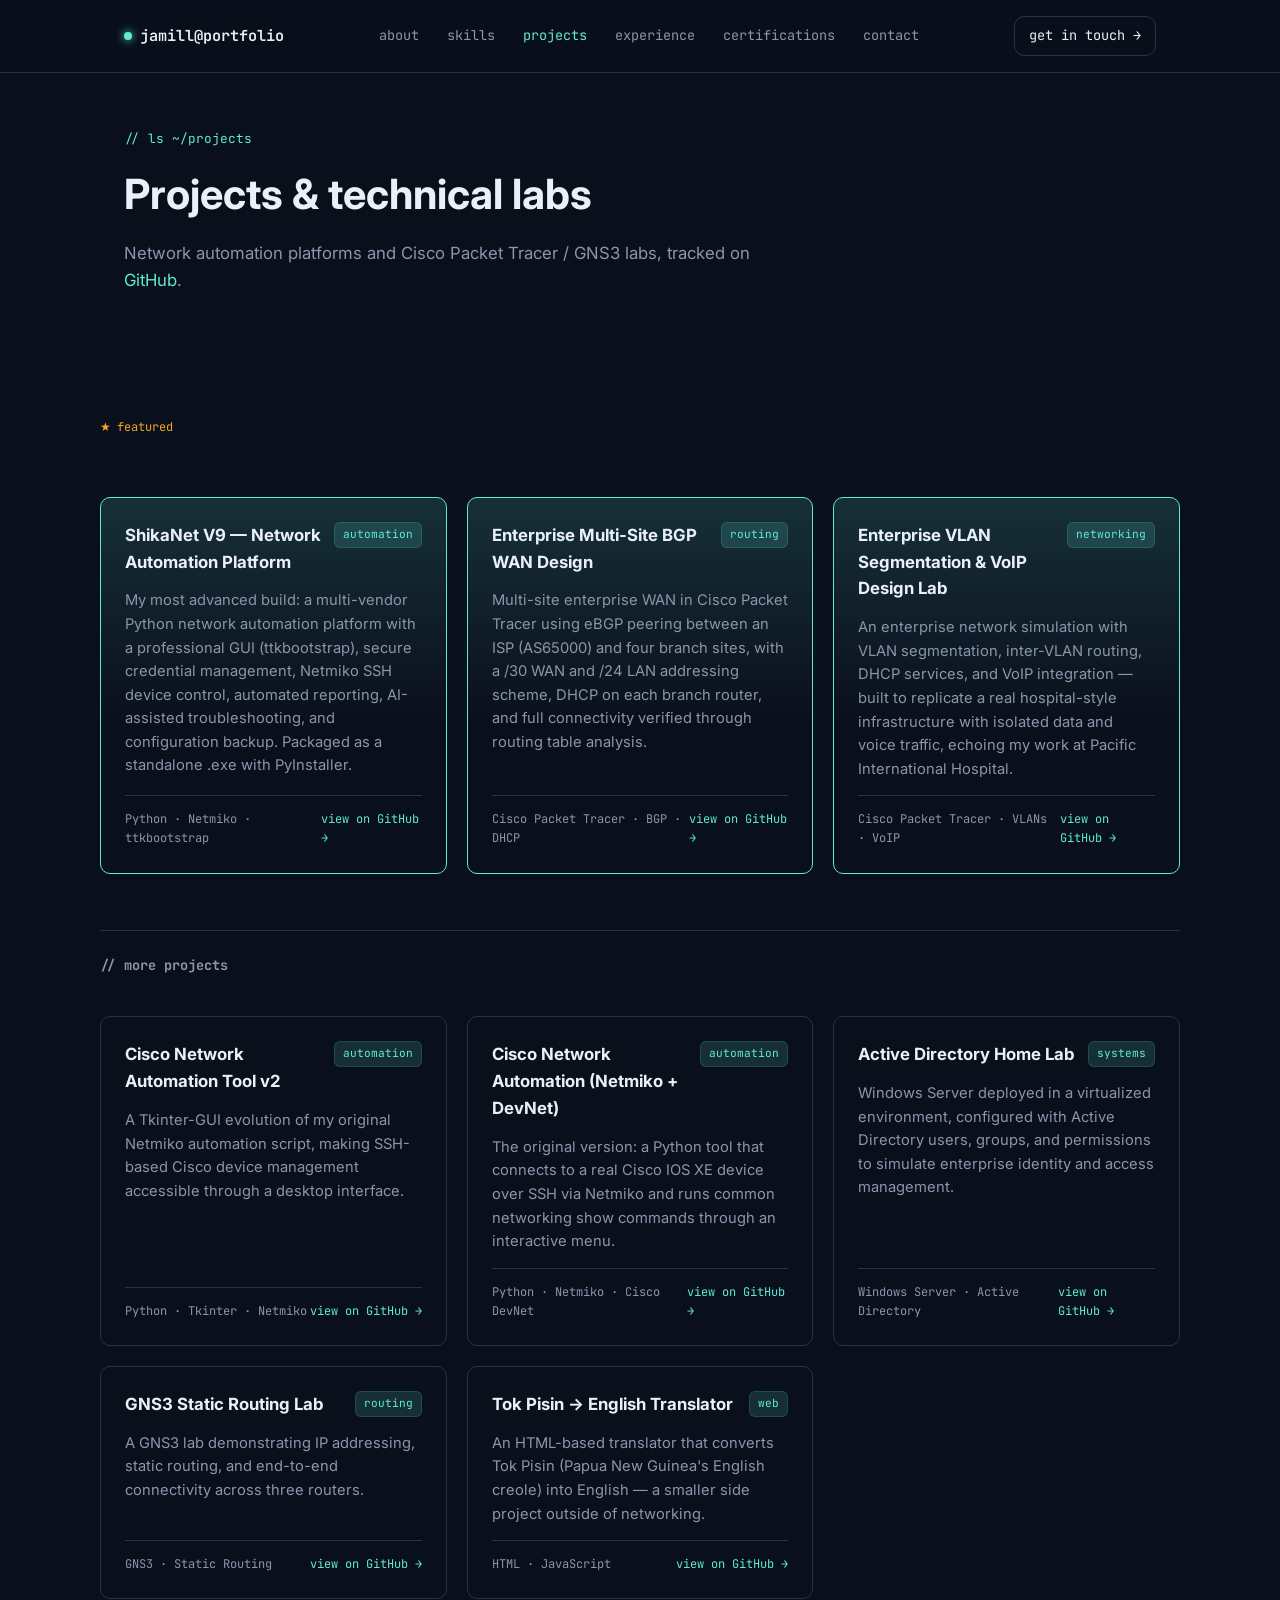
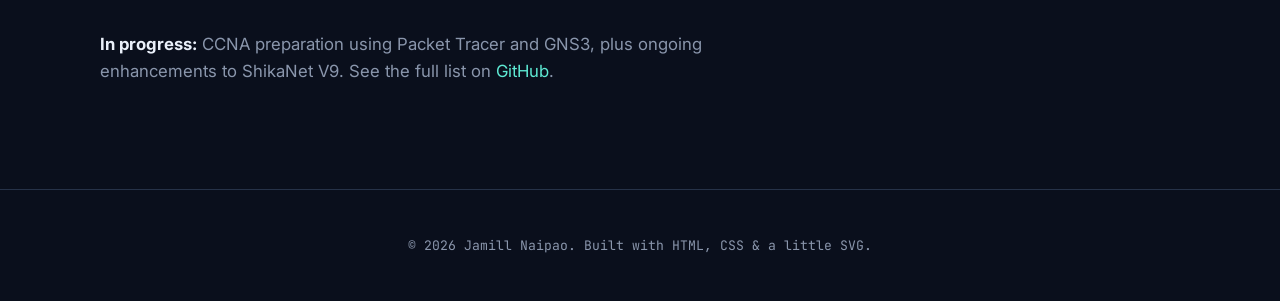
==== projects.html @ f78051cb "Add files via upload" ====
<!DOCTYPE html>
<html lang="en">
<head>
<meta charset="UTF-8">
<meta name="viewport" content="width=device-width, initial-scale=1.0">
<title>Projects — Jamill Naipao</title>
<meta name="description" content="Network automation platforms and Cisco Packet Tracer / GNS3 labs by Jamill Naipao.">
<link rel="preconnect" href="https://fonts.googleapis.com">
<link rel="preconnect" href="https://fonts.gstatic.com" crossorigin>
<link href="https://fonts.googleapis.com/css2?family=JetBrains+Mono:wght@400;500;600;700&family=Inter:wght@400;500;600;700&display=swap" rel="stylesheet">
<link rel="stylesheet" href="style.css">
</head>
<body>
<header class="nav" id="top">
  <div class="nav-inner">
    <a class="nav-brand" href="index.html">
      <span class="dot" aria-hidden="true"></span>
      <span>jamill@portfolio</span>
    </a>
    <nav class="nav-links" aria-label="Primary">
      <a href="about.html">about</a>
      <a href="skills.html">skills</a>
      <a href="projects.html" class="active">projects</a>
      <a href="experience.html">experience</a>
      <a href="certifications.html">certifications</a>
      <a href="contact.html">contact</a>
    </nav>
    <a class="nav-cta" href="contact.html">get in touch →</a>
  </div>
</header>
<main>

  <div class="page-header">
    <p class="eyebrow">// ls ~/projects</p>
    <h1>Projects &amp; technical labs</h1>
    <p class="lede">Network automation platforms and Cisco Packet Tracer / GNS3 labs, tracked on <a href="https://github.com/Thafundraiser007" target="_blank" rel="noopener" style="color:var(--accent-cyan);">GitHub</a>.</p>
  </div>
  <section class="section">
    <div class="section-inner">
      <p class="featured-label">featured</p>
      <div class="project-grid">
        <article class="project-card featured">
          <div class="project-head">
            <h3>ShikaNet V9 — Network Automation Platform</h3>
            <span class="tag">automation</span>
          </div>
          <p>My most advanced build: a multi-vendor Python network automation platform with a
             professional GUI (ttkbootstrap), secure credential management, Netmiko SSH device
             control, automated reporting, AI-assisted troubleshooting, and configuration
             backup. Packaged as a standalone .exe with PyInstaller.</p>
          <div class="project-meta">
            <span>Python · Netmiko · ttkbootstrap</span>
            <a href="https://github.com/Thafundraiser007/ShikaNet-Python-Network-Automation-Platform" target="_blank" rel="noopener">view on GitHub →</a>
          </div>
        </article>

        <article class="project-card featured">
          <div class="project-head">
            <h3>Enterprise Multi-Site BGP WAN Design</h3>
            <span class="tag">routing</span>
          </div>
          <p>Multi-site enterprise WAN in Cisco Packet Tracer using eBGP peering between an
             ISP (AS65000) and four branch sites, with a /30 WAN and /24 LAN addressing
             scheme, DHCP on each branch router, and full connectivity verified through
             routing table analysis.</p>
          <div class="project-meta">
            <span>Cisco Packet Tracer · BGP · DHCP</span>
            <a href="https://github.com/Thafundraiser007/Enterprise-Multi-Site-BGP-WAN-Design" target="_blank" rel="noopener">view on GitHub →</a>
          </div>
        </article>

        <article class="project-card featured">
          <div class="project-head">
            <h3>Enterprise VLAN Segmentation &amp; VoIP Design Lab</h3>
            <span class="tag">networking</span>
          </div>
          <p>An enterprise network simulation with VLAN segmentation, inter-VLAN routing,
             DHCP services, and VoIP integration — built to replicate a real hospital-style
             infrastructure with isolated data and voice traffic, echoing my work at Pacific
             International Hospital.</p>
          <div class="project-meta">
            <span>Cisco Packet Tracer · VLANs · VoIP</span>
            <a href="https://github.com/Thafundraiser007/Enterprise-VLAN-Segmentation-VoIP-Network-Design-Lab-Cisco-Packet-Tracer-" target="_blank" rel="noopener">view on GitHub →</a>
          </div>
        </article>
      </div>

      <h2 class="subsection-title">// more projects</h2>
      <div class="project-grid">
        <article class="project-card">
          <div class="project-head">
            <h3>Cisco Network Automation Tool v2</h3>
            <span class="tag">automation</span>
          </div>
          <p>A Tkinter-GUI evolution of my original Netmiko automation script, making
             SSH-based Cisco device management accessible through a desktop interface.</p>
          <div class="project-meta">
            <span>Python · Tkinter · Netmiko</span>
            <a href="https://github.com/Thafundraiser007/Cisco-Network-Automation-Tool-v2-Tkinter-GUI-Netmiko-" target="_blank" rel="noopener">view on GitHub →</a>
          </div>
        </article>

        <article class="project-card">
          <div class="project-head">
            <h3>Cisco Network Automation (Netmiko + DevNet)</h3>
            <span class="tag">automation</span>
          </div>
          <p>The original version: a Python tool that connects to a real Cisco IOS XE device
             over SSH via Netmiko and runs common networking show commands through an
             interactive menu.</p>
          <div class="project-meta">
            <span>Python · Netmiko · Cisco DevNet</span>
            <a href="https://github.com/Thafundraiser007/Cisco-Network-Automation-with-Python-Netmiko-Cisco-DevNet-" target="_blank" rel="noopener">view on GitHub →</a>
          </div>
        </article>

        <article class="project-card">
          <div class="project-head">
            <h3>Active Directory Home Lab</h3>
            <span class="tag">systems</span>
          </div>
          <p>Windows Server deployed in a virtualized environment, configured with Active
             Directory users, groups, and permissions to simulate enterprise identity and
             access management.</p>
          <div class="project-meta">
            <span>Windows Server · Active Directory</span>
            <a href="https://github.com/Thafundraiser007/Active-Directory-Home-Lab" target="_blank" rel="noopener">view on GitHub →</a>
          </div>
        </article>

        <article class="project-card">
          <div class="project-head">
            <h3>GNS3 Static Routing Lab</h3>
            <span class="tag">routing</span>
          </div>
          <p>A GNS3 lab demonstrating IP addressing, static routing, and end-to-end
             connectivity across three routers.</p>
          <div class="project-meta">
            <span>GNS3 · Static Routing</span>
            <a href="https://github.com/Thafundraiser007/GNS3-Static-Routing-Lab" target="_blank" rel="noopener">view on GitHub →</a>
          </div>
        </article>

        <article class="project-card">
          <div class="project-head">
            <h3>Tok Pisin → English Translator</h3>
            <span class="tag">web</span>
          </div>
          <p>An HTML-based translator that converts Tok Pisin (Papua New Guinea's English
             creole) into English — a smaller side project outside of networking.</p>
          <div class="project-meta">
            <span>HTML · JavaScript</span>
            <a href="https://github.com/Thafundraiser007/Translator" target="_blank" rel="noopener">view on GitHub →</a>
          </div>
        </article>
      </div>

      <p class="lede" style="margin-top: 32px;">
        <b style="color: var(--text-primary);">In progress:</b> CCNA preparation using Packet
        Tracer and GNS3, plus ongoing enhancements to ShikaNet V9.
        See the full list on <a href="https://github.com/Thafundraiser007" target="_blank" rel="noopener" style="color:var(--accent-cyan);">GitHub</a>.
      </p>
    </div>
  </section>

</main>

<footer class="footer">
  <p>© <span id="year"></span> Jamill Naipao. Built with HTML, CSS &amp; a little SVG.</p>
</footer>

<script src="script.js"></script>
</body>
</html>
---- style.css ----
/* ============================================================
   TOKENS
   ============================================================ */
:root{
  --bg: #0A0F1C;
  --surface: #111827;
  --surface-alt: #17213A;
  --border: #263248;
  --text-primary: #EAF0FA;
  --text-secondary: #8A96AC;
  --accent-cyan: #5EEAD4;
  --accent-cyan-dim: rgba(94, 234, 212, 0.15);
  --accent-amber: #F5A623;
  --accent-red: #EF6B6B;

  --font-mono: 'JetBrains Mono', ui-monospace, monospace;
  --font-body: 'Inter', system-ui, sans-serif;

  --radius: 10px;
  --max-width: 1080px;
}

*{ box-sizing: border-box; }

html{ scroll-behavior: smooth; }

@media (prefers-reduced-motion: reduce){
  html{ scroll-behavior: auto; }
  *{ animation-duration: 0.001ms !important; animation-iteration-count: 1 !important; transition-duration: 0.001ms !important; }
}

body{
  margin: 0;
  background: var(--bg);
  color: var(--text-primary);
  font-family: var(--font-body);
  line-height: 1.6;
  -webkit-font-smoothing: antialiased;
}

a{ color: inherit; text-decoration: none; }

code{
  font-family: var(--font-mono);
  background: var(--surface-alt);
  padding: 0.15em 0.4em;
  border-radius: 4px;
  font-size: 0.9em;
  color: var(--accent-cyan);
}

:focus-visible{
  outline: 2px solid var(--accent-cyan);
  outline-offset: 3px;
}

/* ============================================================
   NAV
   ============================================================ */
.nav{
  position: sticky;
  top: 0;
  z-index: 50;
  background: rgba(10, 15, 28, 0.85);
  backdrop-filter: blur(10px);
  border-bottom: 1px solid var(--border);
}
.nav-inner{
  max-width: var(--max-width);
  margin: 0 auto;
  padding: 16px 24px;
  display: flex;
  align-items: center;
  justify-content: space-between;
  gap: 24px;
}
.nav-brand{
  font-family: var(--font-mono);
  font-weight: 600;
  font-size: 0.95rem;
  display: flex;
  align-items: center;
  gap: 8px;
  white-space: nowrap;
}
.nav-brand .dot{
  width: 8px; height: 8px;
  border-radius: 50%;
  background: var(--accent-cyan);
  box-shadow: 0 0 8px var(--accent-cyan);
}
.nav-links{
  display: flex;
  gap: 28px;
  font-family: var(--font-mono);
  font-size: 0.85rem;
  color: var(--text-secondary);
}
.nav-links a:hover{ color: var(--accent-cyan); }
.nav-cta{
  font-family: var(--font-mono);
  font-size: 0.85rem;
  border: 1px solid var(--border);
  padding: 8px 14px;
  border-radius: var(--radius);
  white-space: nowrap;
  transition: border-color 0.2s, color 0.2s;
}
.nav-cta:hover{ border-color: var(--accent-cyan); color: var(--accent-cyan); }

@media (max-width: 760px){
  .nav-links{ display: none; }
}

.nav-links a.active{ color: var(--accent-cyan); }

/* page header (used on all non-home pages) */
.page-header{
  max-width: var(--max-width);
  margin: 0 auto;
  padding: 56px 24px 8px;
}
.page-header .eyebrow{ margin-bottom: 12px; }
.page-header h1{
  font-size: clamp(1.8rem, 4vw, 2.6rem);
  margin: 0 0 12px;
}
.page-header .lede{ max-width: 640px; }

/* featured projects */
.featured-label{
  font-family: var(--font-mono);
  font-size: 0.75rem;
  color: var(--accent-amber);
  display: inline-flex;
  align-items: center;
  gap: 6px;
  margin-bottom: 20px;
}
.featured-label::before{
  content: '★';
}
.project-card.featured{
  border-color: var(--accent-cyan);
  background: linear-gradient(180deg, var(--accent-cyan-dim), var(--bg) 60%);
}
.subsection-title{
  font-family: var(--font-mono);
  font-size: 0.85rem;
  color: var(--text-secondary);
  margin: 56px 0 4px;
  padding-top: 24px;
  border-top: 1px solid var(--border);
}

/* ============================================================
   HERO
   ============================================================ */
.hero{
  max-width: var(--max-width);
  margin: 0 auto;
  padding: 64px 24px 96px;
}
.hero-grid{
  display: grid;
  grid-template-columns: minmax(0, 1fr) minmax(0, 1fr);
  gap: 48px;
  align-items: center;
}

.terminal-panel{
  background: var(--surface);
  border: 1px solid var(--border);
  border-radius: var(--radius);
  overflow: hidden;
  box-shadow: 0 20px 60px -20px rgba(0,0,0,0.6);
}
.terminal-chrome{
  display: flex;
  align-items: center;
  gap: 8px;
  padding: 12px 16px;
  background: var(--surface-alt);
  border-bottom: 1px solid var(--border);
}
.chrome-dot{
  width: 10px; height: 10px;
  border-radius: 50%;
  display: inline-block;
}
.chrome-dot.red{ background: var(--accent-red); }
.chrome-dot.amber{ background: var(--accent-amber); }
.chrome-dot.green{ background: var(--accent-cyan); }
.chrome-title{
  margin-left: 8px;
  font-family: var(--font-mono);
  font-size: 0.75rem;
  color: var(--text-secondary);
}
.terminal-body{ padding: 28px 28px 32px; }
.term-line{
  font-family: var(--font-mono);
  font-size: 0.85rem;
  color: var(--text-secondary);
  margin: 0 0 4px;
}
.term-line .prompt{ color: var(--accent-cyan); margin-right: 6px; }
.term-name{
  font-family: var(--font-mono);
  font-size: clamp(1.8rem, 4vw, 2.4rem);
  margin: 0 0 20px;
  color: var(--text-primary);
  border-right: 2px solid var(--accent-cyan);
  display: inline-block;
  white-space: nowrap;
  overflow: hidden;
}
.term-output{
  font-size: 1.05rem;
  color: var(--text-primary);
  margin: 0 0 22px;
}
.status-list{
  list-style: none;
  padding: 0;
  margin: 0 0 28px;
  display: flex;
  flex-direction: column;
  gap: 10px;
  font-size: 0.92rem;
  color: var(--text-secondary);
}
.status-list b{ color: var(--text-primary); font-weight: 600; }

.led{
  display: inline-block;
  width: 9px; height: 9px;
  border-radius: 50%;
  margin-right: 10px;
}
.led.up{ background: var(--accent-cyan); box-shadow: 0 0 6px var(--accent-cyan); }
.led.learning{ background: var(--accent-amber); box-shadow: 0 0 6px var(--accent-amber); }

.term-cta{ display: flex; gap: 12px; flex-wrap: wrap; }

.btn{
  font-family: var(--font-mono);
  font-size: 0.85rem;
  padding: 11px 20px;
  border-radius: var(--radius);
  display: inline-block;
  transition: transform 0.15s, border-color 0.15s, background 0.15s;
}
.btn-primary{
  background: var(--accent-cyan);
  color: #06231F;
  font-weight: 600;
}
.btn-primary:hover{ transform: translateY(-2px); }
.btn-ghost{
  border: 1px solid var(--border);
  color: var(--text-primary);
}
.btn-ghost:hover{ border-color: var(--accent-cyan); color: var(--accent-cyan); }

/* topology */
.topology-wrap{ width: 100%; }
#topology{ width: 100%; height: auto; }
.links path{ stroke: var(--border); }
.node circle{
  fill: var(--surface);
  stroke: var(--accent-cyan);
  stroke-width: 1.5;
}
.node-center circle{
  fill: var(--accent-cyan-dim);
  stroke: var(--accent-cyan);
  stroke-width: 2;
}
.node text{ fill: var(--text-primary); font-weight: 500; }
.node-center text{ fill: var(--accent-cyan); font-weight: 700; }

@media (max-width: 900px){
  .hero-grid{ grid-template-columns: 1fr; }
  .topology-wrap{ order: -1; max-width: 340px; margin: 0 auto; }
}

/* ============================================================
   SECTIONS
   ============================================================ */
.section{ padding: 88px 24px; }
.section.alt{ background: var(--surface); border-top: 1px solid var(--border); border-bottom: 1px solid var(--border); }
.section-inner{ max-width: var(--max-width); margin: 0 auto; }

.eyebrow{
  font-family: var(--font-mono);
  font-size: 0.8rem;
  color: var(--accent-cyan);
  margin: 0 0 12px;
}
.section-title{
  font-size: clamp(1.6rem, 3.2vw, 2.2rem);
  margin: 0 0 20px;
  max-width: 640px;
}
.lede{
  color: var(--text-secondary);
  max-width: 640px;
  font-size: 1.05rem;
  margin: 0 0 16px;
}

/* skills */
.skill-grid{
  display: grid;
  grid-template-columns: repeat(auto-fit, minmax(220px, 1fr));
  gap: 20px;
  margin-top: 40px;
}
.skill-card{
  background: var(--bg);
  border: 1px solid var(--border);
  border-radius: var(--radius);
  padding: 24px;
}
.skill-card h3{
  font-size: 1rem;
  font-family: var(--font-mono);
  margin: 0 0 16px;
  color: var(--text-primary);
}
.skill-list{
  list-style: none;
  padding: 0;
  margin: 0;
  display: flex;
  flex-direction: column;
  gap: 10px;
  font-size: 0.92rem;
  color: var(--text-secondary);
}

/* projects */
.project-grid{
  display: grid;
  grid-template-columns: repeat(auto-fit, minmax(280px, 1fr));
  gap: 20px;
  margin-top: 40px;
}
.project-card{
  background: var(--bg);
  border: 1px solid var(--border);
  border-radius: var(--radius);
  padding: 24px;
  display: flex;
  flex-direction: column;
  gap: 14px;
  transition: border-color 0.2s, transform 0.2s;
}
.project-card:hover{ border-color: var(--accent-cyan); transform: translateY(-3px); }
.project-head{
  display: flex;
  align-items: flex-start;
  justify-content: space-between;
  gap: 12px;
}
.project-head h3{ margin: 0; font-size: 1.05rem; }
.tag{
  font-family: var(--font-mono);
  font-size: 0.7rem;
  color: var(--accent-cyan);
  border: 1px solid var(--accent-cyan-dim);
  background: var(--accent-cyan-dim);
  padding: 3px 8px;
  border-radius: 6px;
  white-space: nowrap;
}
.project-card p{ color: var(--text-secondary); font-size: 0.92rem; margin: 0; flex: 1; }
.project-meta{
  display: flex;
  align-items: center;
  justify-content: space-between;
  font-family: var(--font-mono);
  font-size: 0.75rem;
  color: var(--text-secondary);
  border-top: 1px solid var(--border);
  padding-top: 14px;
}
.project-meta a{ color: var(--accent-cyan); }
.project-meta a:hover{ text-decoration: underline; }

/* timeline */
.timeline{
  margin-top: 40px;
  display: flex;
  flex-direction: column;
  gap: 32px;
  position: relative;
  padding-left: 28px;
  border-left: 1px solid var(--border);
}
.timeline-item{ position: relative; }
.timeline-dot{
  position: absolute;
  left: -33px;
  top: 4px;
  width: 10px; height: 10px;
  border-radius: 50%;
  background: var(--accent-cyan);
  box-shadow: 0 0 6px var(--accent-cyan);
}
.timeline-date{
  font-family: var(--font-mono);
  font-size: 0.78rem;
  color: var(--accent-cyan);
  margin: 0 0 6px;
}
.timeline-content h3{ margin: 0 0 8px; font-size: 1.05rem; }
.timeline-content p{ margin: 0; color: var(--text-secondary); font-size: 0.92rem; max-width: 560px; }

/* contact */
.contact-links{
  display: flex;
  gap: 12px;
  flex-wrap: wrap;
  margin-top: 24px;
}

/* footer */
.footer{
  text-align: center;
  padding: 32px 24px;
  color: var(--text-secondary);
  font-size: 0.82rem;
  font-family: var(--font-mono);
  border-top: 1px solid var(--border);
}
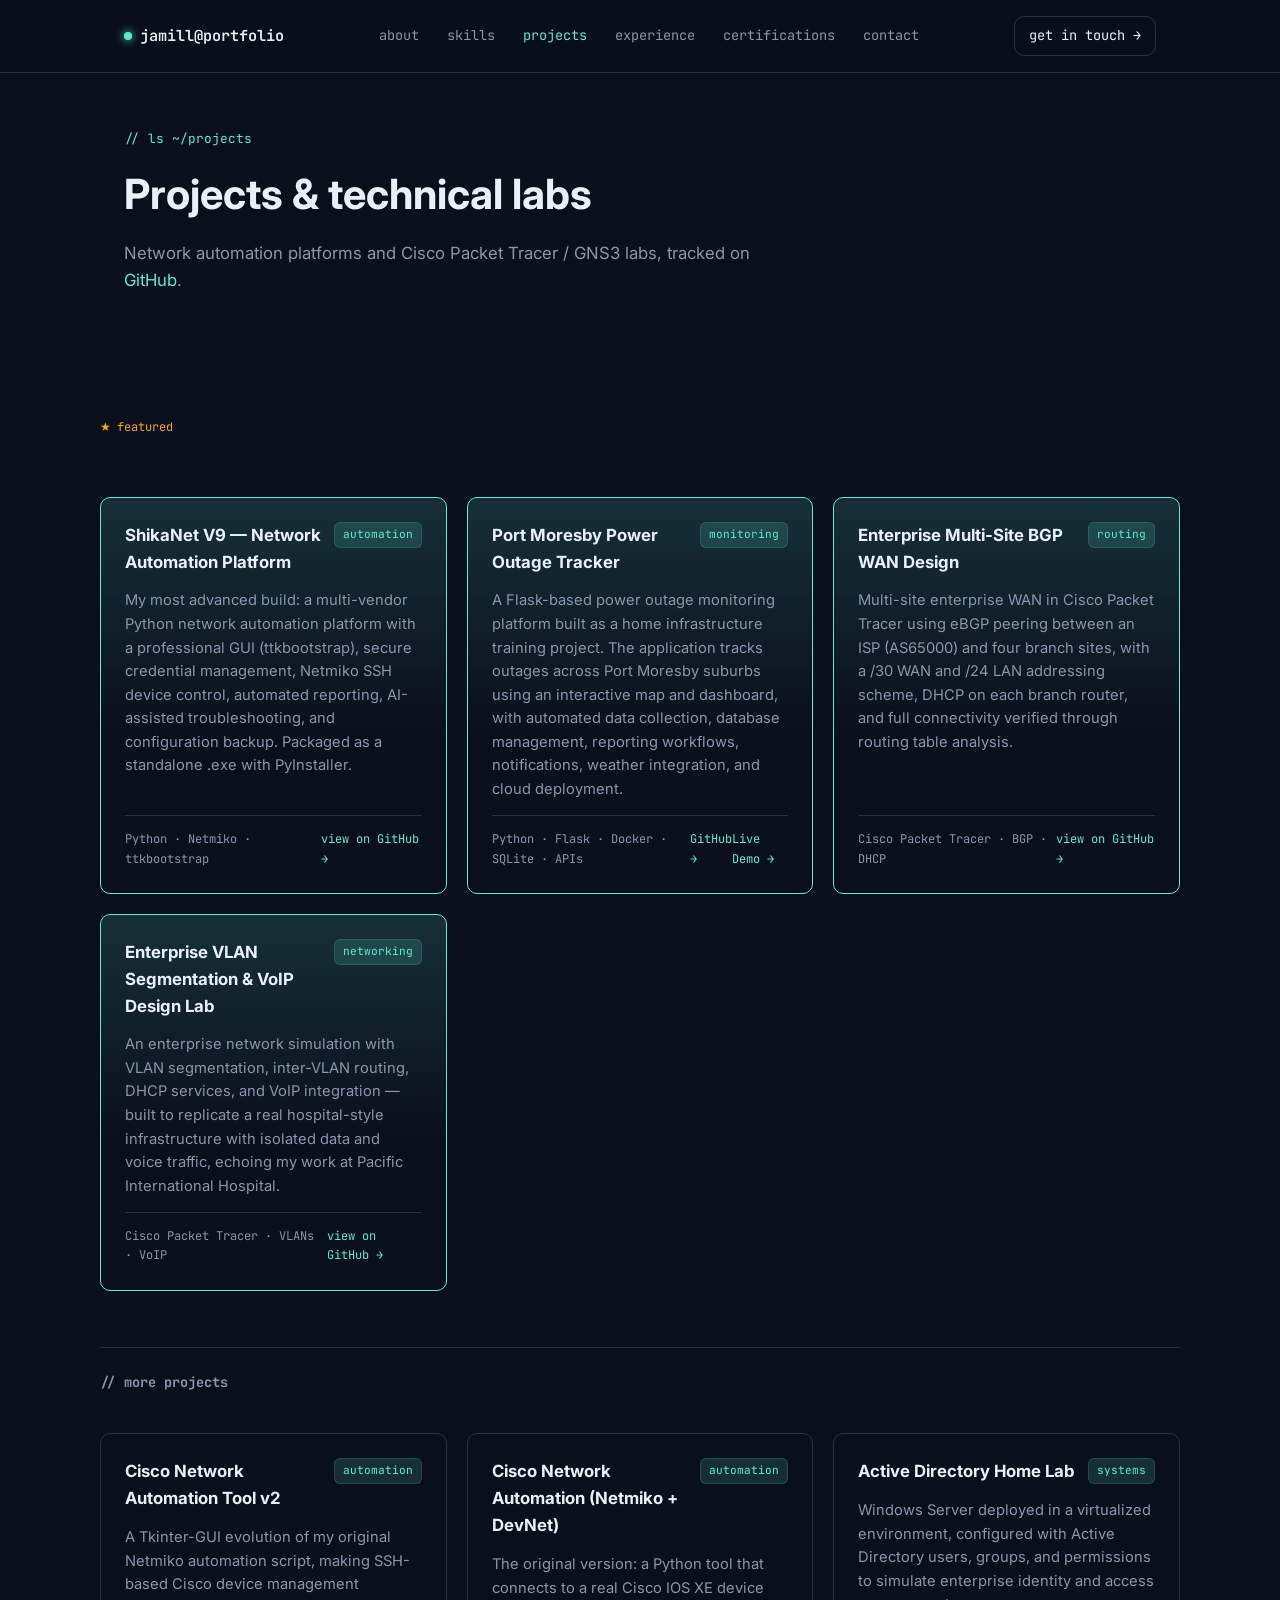
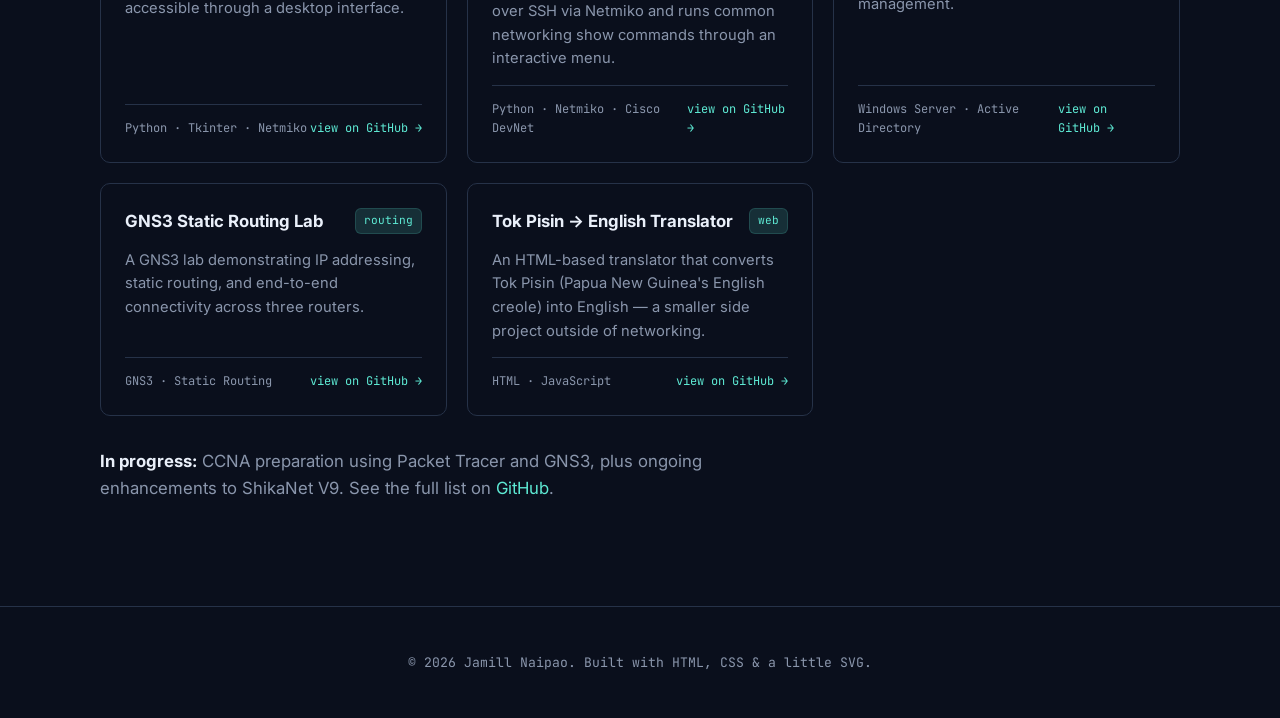
==== commit 814523c5: "Add Port Moresby Power Outage Tracker project card Added a new project card for the Port Moresby Pow" ====
--- a/projects.html
+++ b/projects.html
@@ -53,7 +53,22 @@
             <a href="https://github.com/Thafundraiser007/ShikaNet-Python-Network-Automation-Platform" target="_blank" rel="noopener">view on GitHub →</a>
           </div>
         </article>
-
+<article class="project-card featured">
+  <div class="project-head">
+    <h3>Port Moresby Power Outage Tracker</h3>
+    <span class="tag">monitoring</span>
+  </div>
+  <p>A Flask-based power outage monitoring platform built as a home infrastructure
+     training project. The application tracks outages across Port Moresby suburbs
+     using an interactive map and dashboard, with automated data collection,
+     database management, reporting workflows, notifications, weather integration,
+     and cloud deployment.</p>
+  <div class="project-meta">
+    <span>Python · Flask · Docker · SQLite · APIs</span>
+    <a href="https://github.com/Thafundraiser007/Power-Outage-Tracker" target="_blank" rel="noopener">GitHub →</a>
+    <a href="https://power-outage-tracker-3ej2.onrender.com" target="_blank" rel="noopener">Live Demo →</a>
+  </div>
+</article>
         <article class="project-card featured">
           <div class="project-head">
             <h3>Enterprise Multi-Site BGP WAN Design</h3>
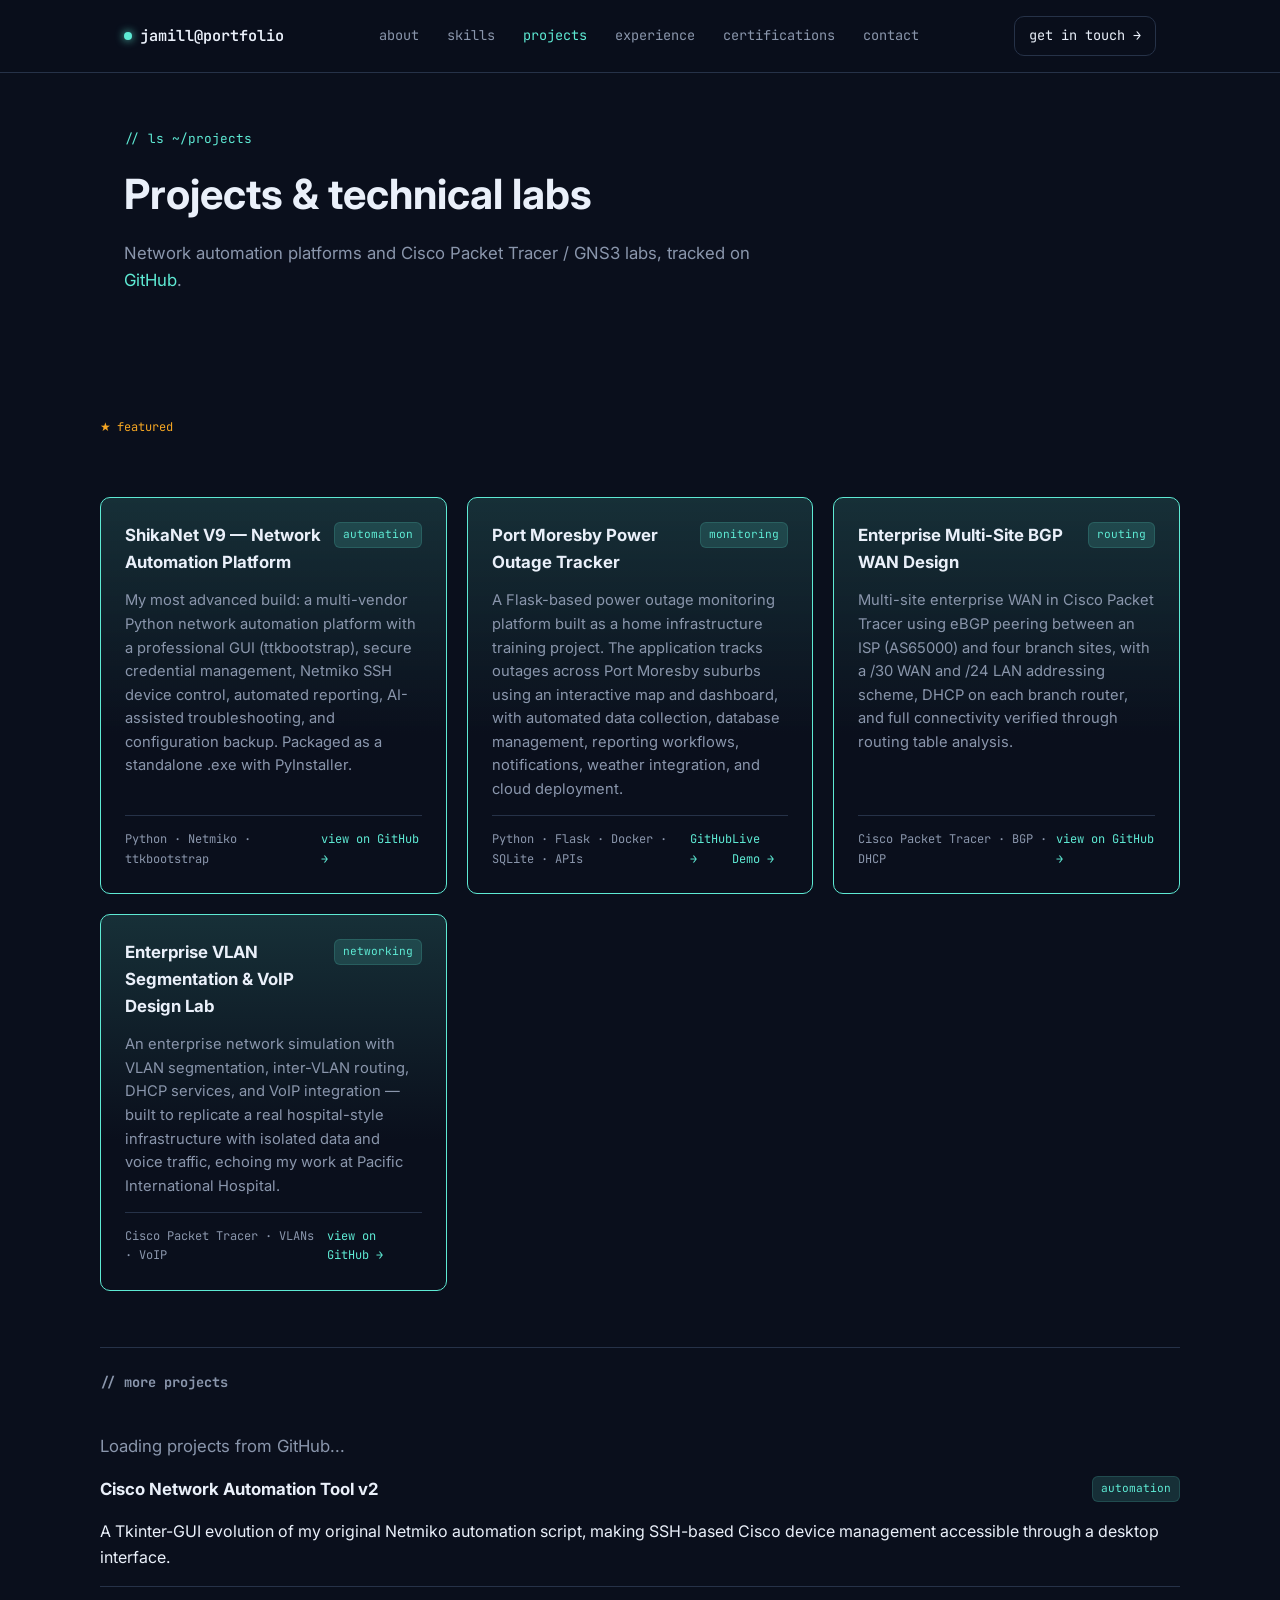
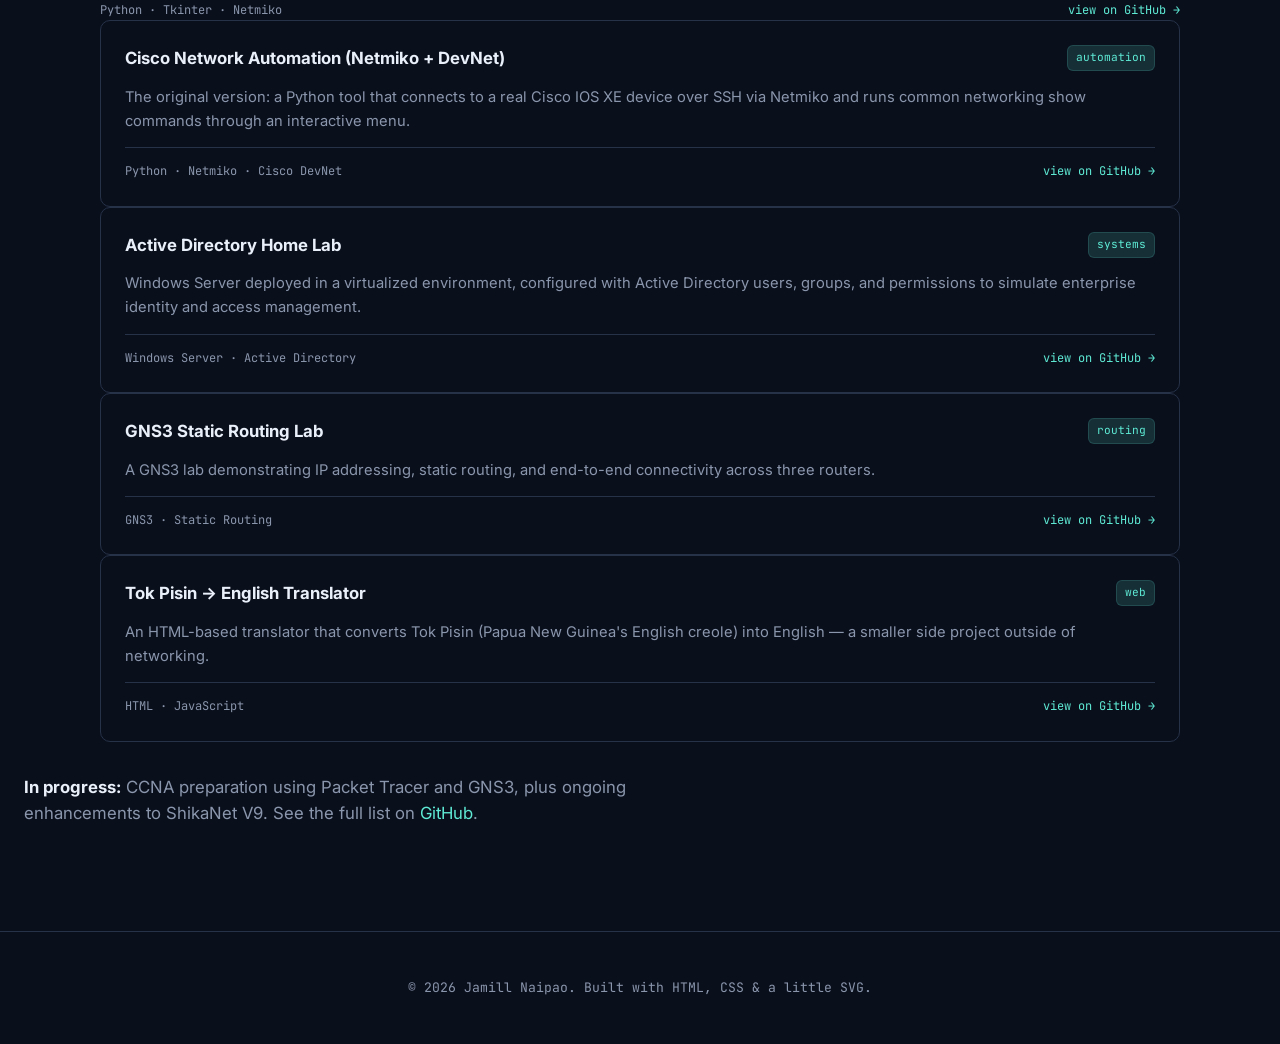
==== commit 04a4b446: "Update projects.html" ====
--- a/projects.html
+++ b/projects.html
@@ -101,8 +101,9 @@
       </div>
 
       <h2 class="subsection-title">// more projects</h2>
-      <div class="project-grid">
-        <article class="project-card">
+      <div class="project-grid" id="github-projects">
+  <p class="lede">Loading projects from GitHub...</p>
+</div>
           <div class="project-head">
             <h3>Cisco Network Automation Tool v2</h3>
             <span class="tag">automation</span>
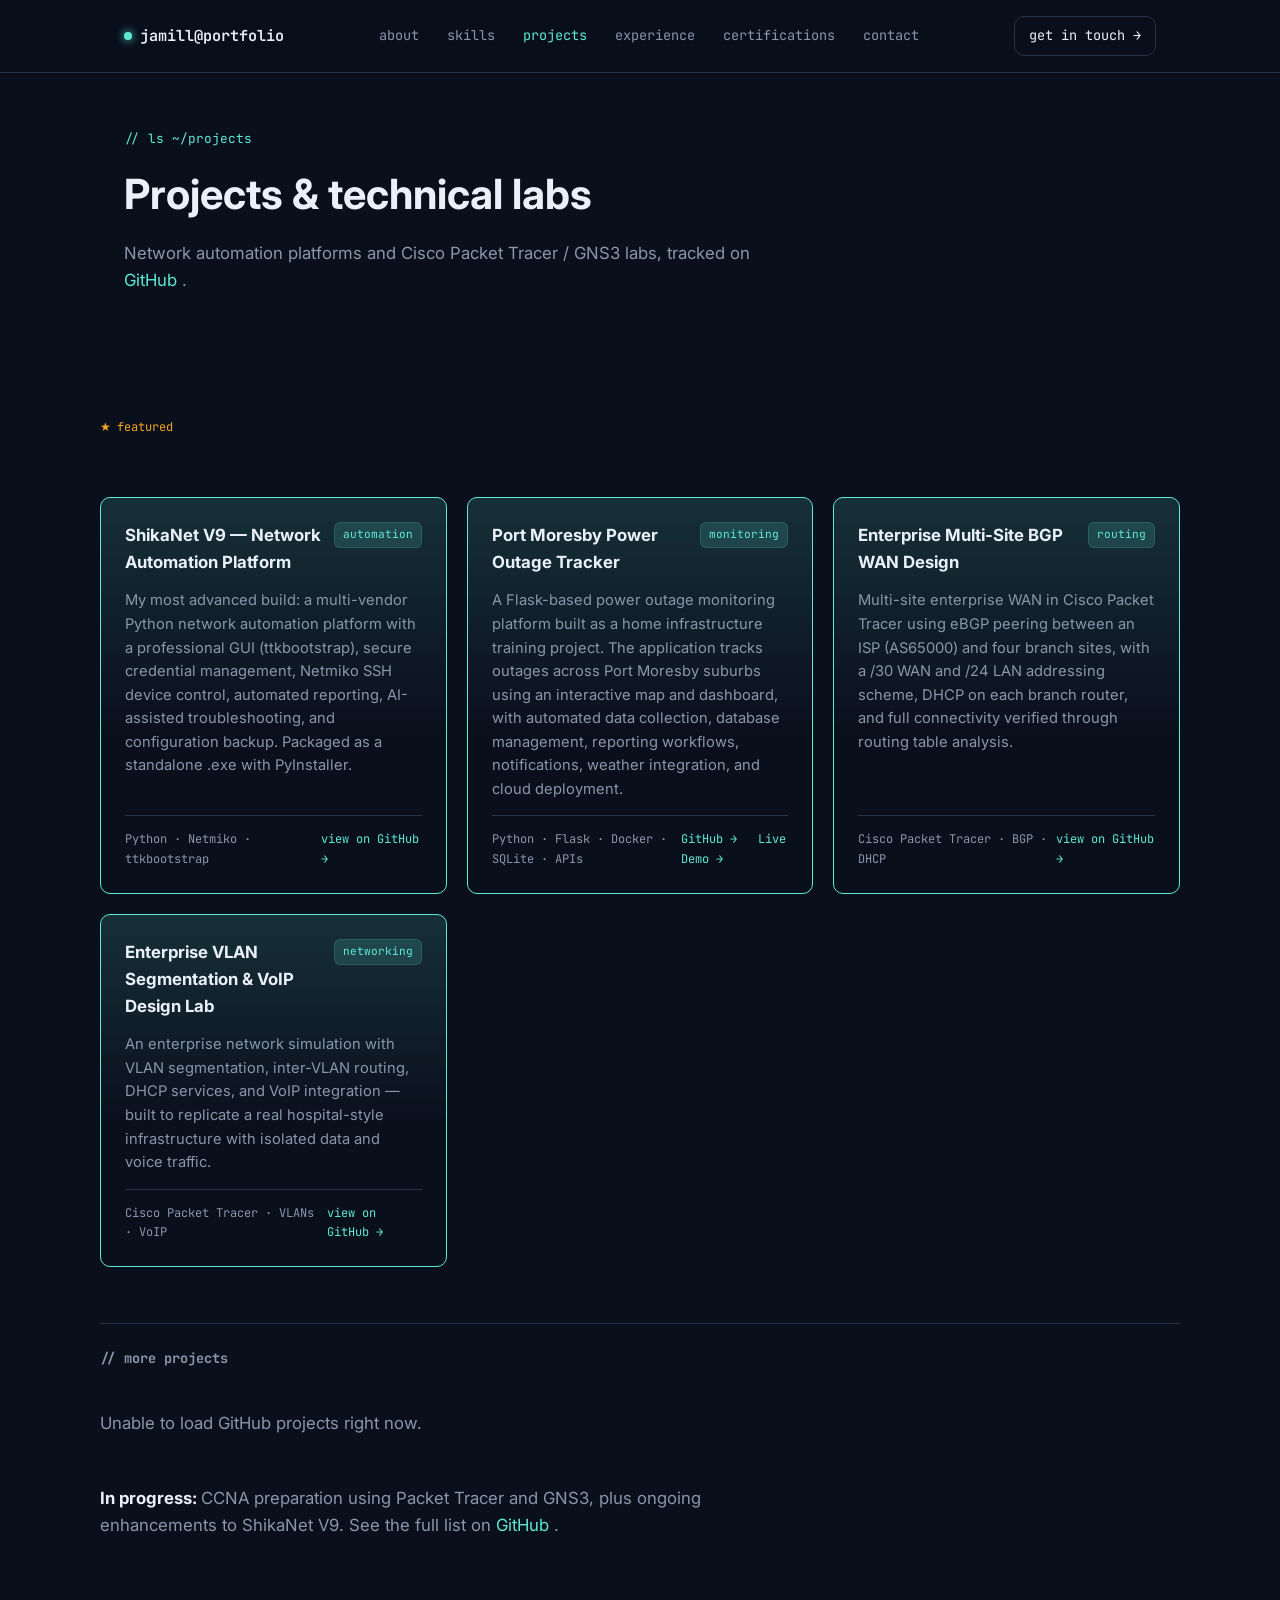
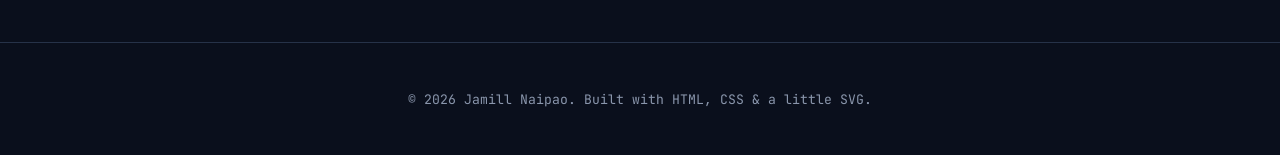
==== commit 6e26a8be: "Update projects.html" ====
--- a/projects.html
+++ b/projects.html
@@ -3,20 +3,29 @@
 <head>
 <meta charset="UTF-8">
 <meta name="viewport" content="width=device-width, initial-scale=1.0">
+
 <title>Projects — Jamill Naipao</title>
+
 <meta name="description" content="Network automation platforms and Cisco Packet Tracer / GNS3 labs by Jamill Naipao.">
+
 <link rel="preconnect" href="https://fonts.googleapis.com">
 <link rel="preconnect" href="https://fonts.gstatic.com" crossorigin>
+
 <link href="https://fonts.googleapis.com/css2?family=JetBrains+Mono:wght@400;500;600;700&family=Inter:wght@400;500;600;700&display=swap" rel="stylesheet">
+
 <link rel="stylesheet" href="style.css">
 </head>
+
 <body>
+
 <header class="nav" id="top">
   <div class="nav-inner">
+
     <a class="nav-brand" href="index.html">
       <span class="dot" aria-hidden="true"></span>
       <span>jamill@portfolio</span>
     </a>
+
     <nav class="nav-links" aria-label="Primary">
       <a href="about.html">about</a>
       <a href="skills.html">skills</a>
@@ -25,166 +34,232 @@
       <a href="certifications.html">certifications</a>
       <a href="contact.html">contact</a>
     </nav>
+
     <a class="nav-cta" href="contact.html">get in touch →</a>
+
   </div>
 </header>
+
+
 <main>
 
   <div class="page-header">
     <p class="eyebrow">// ls ~/projects</p>
+
     <h1>Projects &amp; technical labs</h1>
-    <p class="lede">Network automation platforms and Cisco Packet Tracer / GNS3 labs, tracked on <a href="https://github.com/Thafundraiser007" target="_blank" rel="noopener" style="color:var(--accent-cyan);">GitHub</a>.</p>
+
+    <p class="lede">
+      Network automation platforms and Cisco Packet Tracer / GNS3 labs,
+      tracked on
+      <a
+        href="https://github.com/Thafundraiser007"
+        target="_blank"
+        rel="noopener"
+        style="color:var(--accent-cyan);"
+      >
+        GitHub
+      </a>.
+    </p>
   </div>
+
+
   <section class="section">
     <div class="section-inner">
+
+      <!-- FEATURED PROJECTS -->
+
       <p class="featured-label">featured</p>
+
       <div class="project-grid">
-        <article class="project-card featured">
+
+        <!-- ShikaNet -->
+
+        <article class="project-card featured">
+
           <div class="project-head">
             <h3>ShikaNet V9 — Network Automation Platform</h3>
             <span class="tag">automation</span>
           </div>
-          <p>My most advanced build: a multi-vendor Python network automation platform with a
-             professional GUI (ttkbootstrap), secure credential management, Netmiko SSH device
-             control, automated reporting, AI-assisted troubleshooting, and configuration
-             backup. Packaged as a standalone .exe with PyInstaller.</p>
+
+          <p>
+            My most advanced build: a multi-vendor Python network automation
+            platform with a professional GUI (ttkbootstrap), secure credential
+            management, Netmiko SSH device control, automated reporting,
+            AI-assisted troubleshooting, and configuration backup.
+            Packaged as a standalone .exe with PyInstaller.
+          </p>
+
           <div class="project-meta">
             <span>Python · Netmiko · ttkbootstrap</span>
-            <a href="https://github.com/Thafundraiser007/ShikaNet-Python-Network-Automation-Platform" target="_blank" rel="noopener">view on GitHub →</a>
-          </div>
-        </article>
-<article class="project-card featured">
-  <div class="project-head">
-    <h3>Port Moresby Power Outage Tracker</h3>
-    <span class="tag">monitoring</span>
-  </div>
-  <p>A Flask-based power outage monitoring platform built as a home infrastructure
-     training project. The application tracks outages across Port Moresby suburbs
-     using an interactive map and dashboard, with automated data collection,
-     database management, reporting workflows, notifications, weather integration,
-     and cloud deployment.</p>
-  <div class="project-meta">
-    <span>Python · Flask · Docker · SQLite · APIs</span>
-    <a href="https://github.com/Thafundraiser007/Power-Outage-Tracker" target="_blank" rel="noopener">GitHub →</a>
-    <a href="https://power-outage-tracker-3ej2.onrender.com" target="_blank" rel="noopener">Live Demo →</a>
-  </div>
-</article>
-        <article class="project-card featured">
+
+            <a
+              href="https://github.com/Thafundraiser007/ShikaNet-Python-Network-Automation-Platform"
+              target="_blank"
+              rel="noopener"
+            >
+              view on GitHub →
+            </a>
+          </div>
+
+        </article>
+
+
+        <!-- Power Outage Tracker -->
+
+        <article class="project-card featured">
+
+          <div class="project-head">
+            <h3>Port Moresby Power Outage Tracker</h3>
+            <span class="tag">monitoring</span>
+          </div>
+
+          <p>
+            A Flask-based power outage monitoring platform built as a home
+            infrastructure training project. The application tracks outages
+            across Port Moresby suburbs using an interactive map and dashboard,
+            with automated data collection, database management, reporting
+            workflows, notifications, weather integration, and cloud deployment.
+          </p>
+
+          <div class="project-meta">
+            <span>Python · Flask · Docker · SQLite · APIs</span>
+
+            <div>
+              <a
+                href="https://github.com/Thafundraiser007/Power-Outage-Tracker"
+                target="_blank"
+                rel="noopener"
+              >
+                GitHub →
+              </a>
+
+              &nbsp;
+
+              <a
+                href="https://power-outage-tracker-3ej2.onrender.com"
+                target="_blank"
+                rel="noopener"
+              >
+                Live Demo →
+              </a>
+            </div>
+          </div>
+
+        </article>
+
+
+        <!-- BGP WAN -->
+
+        <article class="project-card featured">
+
           <div class="project-head">
             <h3>Enterprise Multi-Site BGP WAN Design</h3>
             <span class="tag">routing</span>
           </div>
-          <p>Multi-site enterprise WAN in Cisco Packet Tracer using eBGP peering between an
-             ISP (AS65000) and four branch sites, with a /30 WAN and /24 LAN addressing
-             scheme, DHCP on each branch router, and full connectivity verified through
-             routing table analysis.</p>
+
+          <p>
+            Multi-site enterprise WAN in Cisco Packet Tracer using eBGP peering
+            between an ISP (AS65000) and four branch sites, with a /30 WAN and
+            /24 LAN addressing scheme, DHCP on each branch router, and full
+            connectivity verified through routing table analysis.
+          </p>
+
           <div class="project-meta">
             <span>Cisco Packet Tracer · BGP · DHCP</span>
-            <a href="https://github.com/Thafundraiser007/Enterprise-Multi-Site-BGP-WAN-Design" target="_blank" rel="noopener">view on GitHub →</a>
-          </div>
-        </article>
-
-        <article class="project-card featured">
+
+            <a
+              href="https://github.com/Thafundraiser007/Enterprise-Multi-Site-BGP-WAN-Design"
+              target="_blank"
+              rel="noopener"
+            >
+              view on GitHub →
+            </a>
+          </div>
+
+        </article>
+
+
+        <!-- VLAN / VOIP -->
+
+        <article class="project-card featured">
+
           <div class="project-head">
             <h3>Enterprise VLAN Segmentation &amp; VoIP Design Lab</h3>
             <span class="tag">networking</span>
           </div>
-          <p>An enterprise network simulation with VLAN segmentation, inter-VLAN routing,
-             DHCP services, and VoIP integration — built to replicate a real hospital-style
-             infrastructure with isolated data and voice traffic, echoing my work at Pacific
-             International Hospital.</p>
+
+          <p>
+            An enterprise network simulation with VLAN segmentation,
+            inter-VLAN routing, DHCP services, and VoIP integration — built to
+            replicate a real hospital-style infrastructure with isolated data
+            and voice traffic.
+          </p>
+
           <div class="project-meta">
             <span>Cisco Packet Tracer · VLANs · VoIP</span>
-            <a href="https://github.com/Thafundraiser007/Enterprise-VLAN-Segmentation-VoIP-Network-Design-Lab-Cisco-Packet-Tracer-" target="_blank" rel="noopener">view on GitHub →</a>
-          </div>
-        </article>
+
+            <a
+              href="https://github.com/Thafundraiser007/Enterprise-VLAN-Segmentation-VoIP-Network-Design-Lab-Cisco-Packet-Tracer-"
+              target="_blank"
+              rel="noopener"
+            >
+              view on GitHub →
+            </a>
+          </div>
+
+        </article>
+
       </div>
 
+
+      <!-- AUTOMATIC GITHUB PROJECTS -->
+
       <h2 class="subsection-title">// more projects</h2>
+
       <div class="project-grid" id="github-projects">
-  <p class="lede">Loading projects from GitHub...</p>
-</div>
-          <div class="project-head">
-            <h3>Cisco Network Automation Tool v2</h3>
-            <span class="tag">automation</span>
-          </div>
-          <p>A Tkinter-GUI evolution of my original Netmiko automation script, making
-             SSH-based Cisco device management accessible through a desktop interface.</p>
-          <div class="project-meta">
-            <span>Python · Tkinter · Netmiko</span>
-            <a href="https://github.com/Thafundraiser007/Cisco-Network-Automation-Tool-v2-Tkinter-GUI-Netmiko-" target="_blank" rel="noopener">view on GitHub →</a>
-          </div>
-        </article>
-
-        <article class="project-card">
-          <div class="project-head">
-            <h3>Cisco Network Automation (Netmiko + DevNet)</h3>
-            <span class="tag">automation</span>
-          </div>
-          <p>The original version: a Python tool that connects to a real Cisco IOS XE device
-             over SSH via Netmiko and runs common networking show commands through an
-             interactive menu.</p>
-          <div class="project-meta">
-            <span>Python · Netmiko · Cisco DevNet</span>
-            <a href="https://github.com/Thafundraiser007/Cisco-Network-Automation-with-Python-Netmiko-Cisco-DevNet-" target="_blank" rel="noopener">view on GitHub →</a>
-          </div>
-        </article>
-
-        <article class="project-card">
-          <div class="project-head">
-            <h3>Active Directory Home Lab</h3>
-            <span class="tag">systems</span>
-          </div>
-          <p>Windows Server deployed in a virtualized environment, configured with Active
-             Directory users, groups, and permissions to simulate enterprise identity and
-             access management.</p>
-          <div class="project-meta">
-            <span>Windows Server · Active Directory</span>
-            <a href="https://github.com/Thafundraiser007/Active-Directory-Home-Lab" target="_blank" rel="noopener">view on GitHub →</a>
-          </div>
-        </article>
-
-        <article class="project-card">
-          <div class="project-head">
-            <h3>GNS3 Static Routing Lab</h3>
-            <span class="tag">routing</span>
-          </div>
-          <p>A GNS3 lab demonstrating IP addressing, static routing, and end-to-end
-             connectivity across three routers.</p>
-          <div class="project-meta">
-            <span>GNS3 · Static Routing</span>
-            <a href="https://github.com/Thafundraiser007/GNS3-Static-Routing-Lab" target="_blank" rel="noopener">view on GitHub →</a>
-          </div>
-        </article>
-
-        <article class="project-card">
-          <div class="project-head">
-            <h3>Tok Pisin → English Translator</h3>
-            <span class="tag">web</span>
-          </div>
-          <p>An HTML-based translator that converts Tok Pisin (Papua New Guinea's English
-             creole) into English — a smaller side project outside of networking.</p>
-          <div class="project-meta">
-            <span>HTML · JavaScript</span>
-            <a href="https://github.com/Thafundraiser007/Translator" target="_blank" rel="noopener">view on GitHub →</a>
-          </div>
-        </article>
+        <p class="lede">Loading projects from GitHub...</p>
       </div>
 
+
+      <!-- CURRENT LEARNING -->
+
       <p class="lede" style="margin-top: 32px;">
-        <b style="color: var(--text-primary);">In progress:</b> CCNA preparation using Packet
-        Tracer and GNS3, plus ongoing enhancements to ShikaNet V9.
-        See the full list on <a href="https://github.com/Thafundraiser007" target="_blank" rel="noopener" style="color:var(--accent-cyan);">GitHub</a>.
+
+        <b style="color: var(--text-primary);">
+          In progress:
+        </b>
+
+        CCNA preparation using Packet Tracer and GNS3, plus ongoing
+        enhancements to ShikaNet V9.
+
+        See the full list on
+
+        <a
+          href="https://github.com/Thafundraiser007"
+          target="_blank"
+          rel="noopener"
+          style="color:var(--accent-cyan);"
+        >
+          GitHub
+        </a>.
+
       </p>
+
     </div>
   </section>
 
 </main>
 
+
 <footer class="footer">
-  <p>© <span id="year"></span> Jamill Naipao. Built with HTML, CSS &amp; a little SVG.</p>
+  <p>
+    © <span id="year"></span> Jamill Naipao.
+    Built with HTML, CSS &amp; a little SVG.
+  </p>
 </footer>
 
+
 <script src="script.js"></script>
+
 </body>
 </html>
